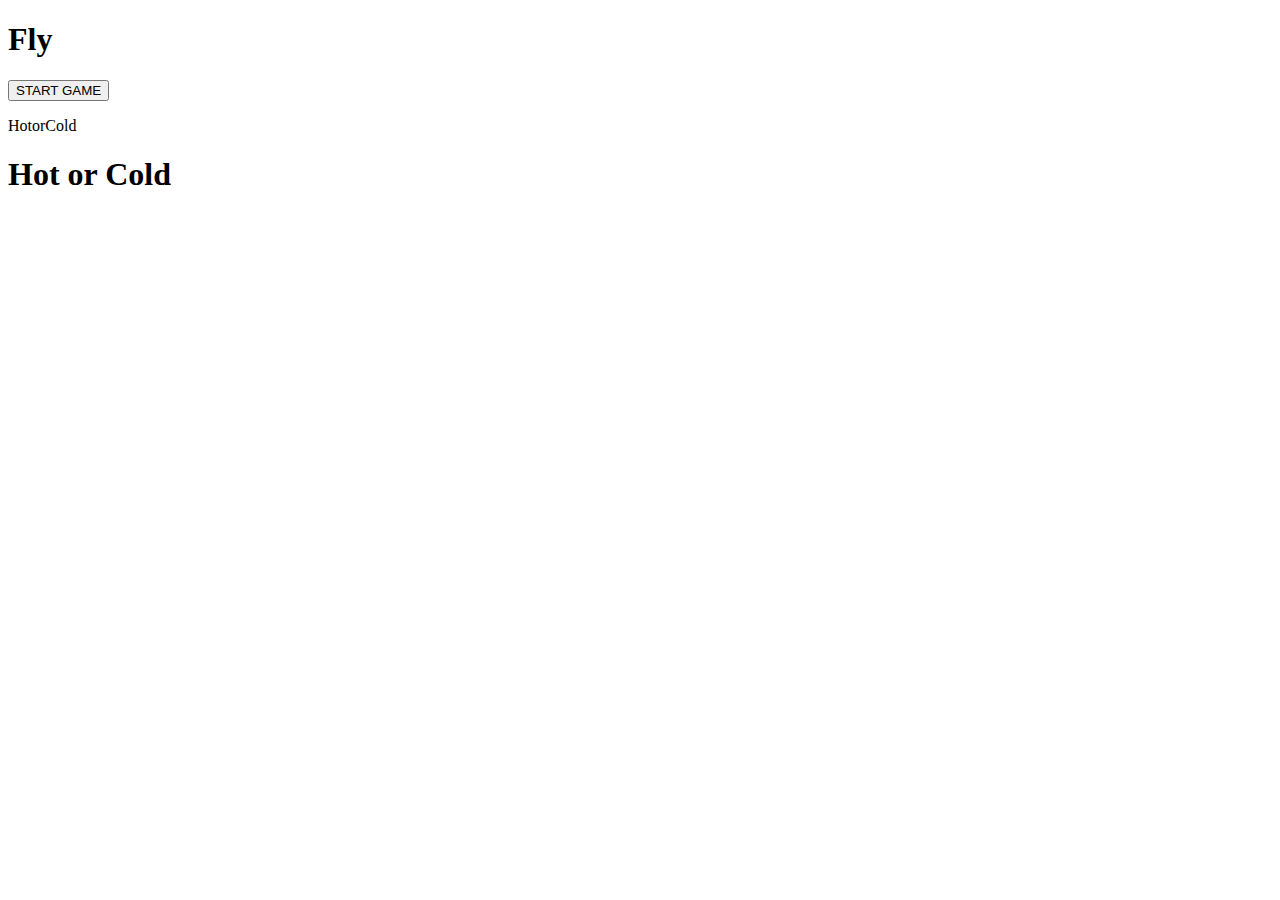
==== index.html @ 854bf17d "pull and merge changes" ====
<!DOCTYPE html>
<html lang="en">
<head>
    <meta charset="UTF-8">
    <meta http-equiv="X-UA-Compatible" content="IE=edge">
    <meta name="viewport" content="width=device-width, initial-scale=1.0">
    <title>Hot/Cold</title>

    <script src="index.js"></script>
</head>
<body>
    <container>
        <h1 id="paragraph">Fly</h1>
        <button id="start-button">START GAME</button>
        <p>HotorCold</p>
        <h1>Hot or Cold</h1>
    </container>

</body>
</html>
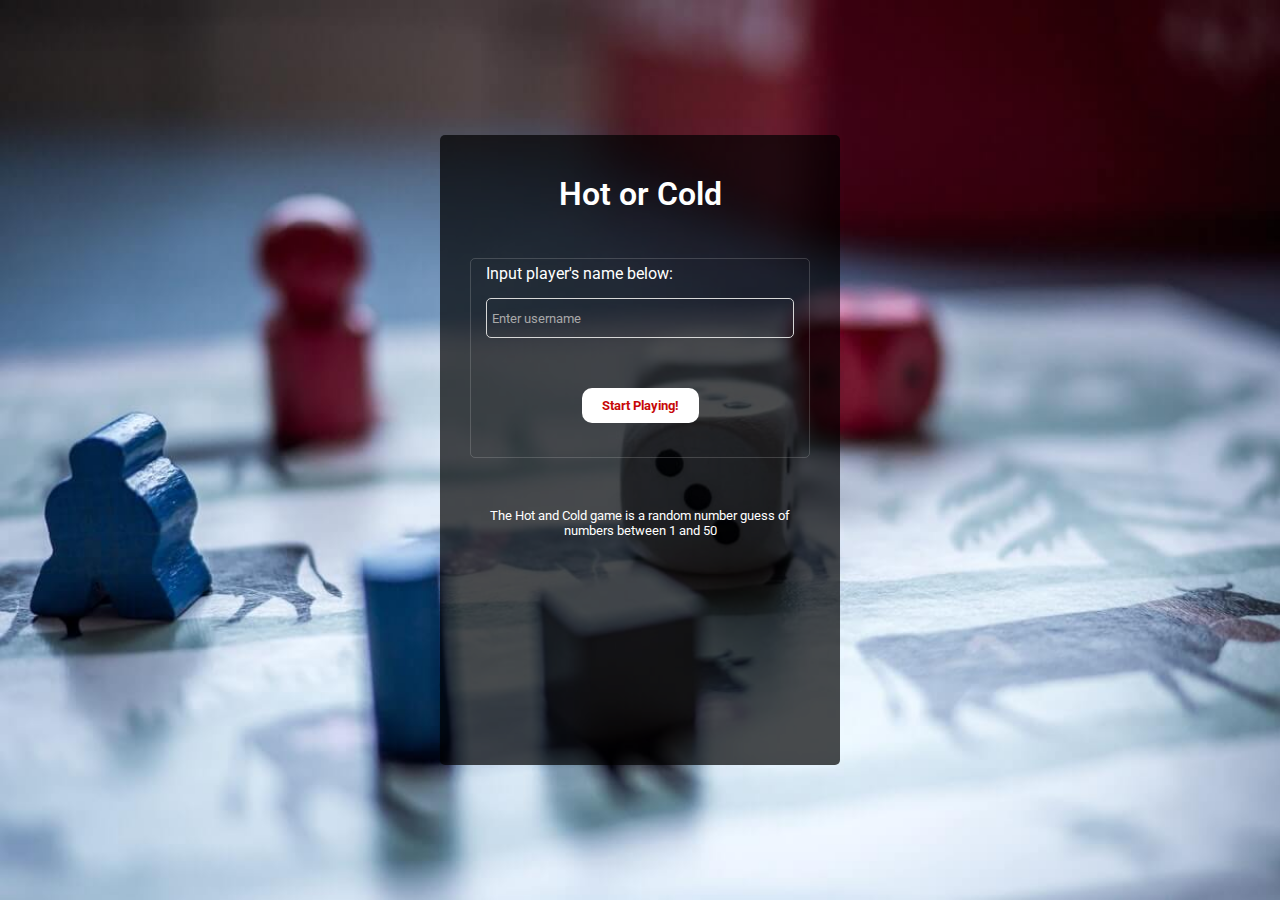
==== commit 9204a566: "user login page completed." ====
--- a/index.html
+++ b/index.html
@@ -1,20 +1,42 @@
 <!DOCTYPE html>
 <html lang="en">
-<head>
-    <meta charset="UTF-8">
-    <meta http-equiv="X-UA-Compatible" content="IE=edge">
-    <meta name="viewport" content="width=device-width, initial-scale=1.0">
-    <title>Hot/Cold</title>
+	<head>
+		<meta charset="UTF-8" />
+		<meta http-equiv="X-UA-Compatible" content="IE=edge" />
+		<meta name="viewport" content="width=device-width, initial-scale=1.0" />
+		<!-- font -->
+		<link rel="preconnect" href="https://fonts.googleapis.com" />
+		<link rel="preconnect" href="https://fonts.gstatic.com" crossorigin />
+		<link
+			href="https://fonts.googleapis.com/css2?family=Roboto:wght@300;400;500;700&display=swap"
+			rel="stylesheet"
+		/>
+		<!-- style sheet -->
+		<link rel="stylesheet" href="./styles/main.css" />
+    <!-- javascript -->
+    <script src="./index.js"></script>
+		<title>Hot or cold</title>
+	</head>
 
-    <script src="index.js"></script>
-</head>
-<body>
-    <container>
-        <h1 id="paragraph">Fly</h1>
-        <button id="start-button">START GAME</button>
-        <p>HotorCold</p>
-        <h1>Hot or Cold</h1>
-    </container>
+	<body class="container">
+		<div class="card">
+			<h1 class="title">Hot or Cold</h1>
 
-</body>
-</html>+			<form id="myForm" class="form-wrapper">
+				<label for="name" class="text">Input player's name below:</label>
+				<input
+					type="text"
+					name="name"
+          id="name"
+					placeholder="Enter username"
+					required
+				/>
+        <input type="button" class="btn" onclick="getName()" value="Start Playing!">
+			</form>
+
+			<p class="info">The Hot and Cold game is a random number guess of numbers between 1 and 50</p>
+		</div>
+	</body>
+</html>
+
+<!-- https://www.pexels.com/video/mixture-of-different-colors-of-ink-in-liquid-1722882/ -->
--- a/styles/main.css
+++ b/styles/main.css
@@ -0,0 +1,86 @@
+* {
+	margin: 0;
+	padding: 0;
+	box-sizing: border-box;
+	font-family: "Roboto", sans-serif;
+}
+
+.container {
+	display: flex;
+	justify-content: center;
+	align-items: center;
+	height: 100vh;
+	width: 100vw;
+
+	overflow: hidden;
+	background: #686868 url("../image/bck-img.jpg") no-repeat left center/cover;
+}
+
+.card {
+	background: rgba(0, 0, 0, 0.7);
+	color: white;
+	border-radius: 5px;
+	margin: 0 auto;
+	padding: 40px 30px 25px;
+
+	width: 400px;
+	height: 70%;
+	text-align: center;
+}
+
+.title {
+	margin-bottom: 45px;
+	font-weight: 600;
+}
+
+.form-wrapper {
+	margin: 0 auto;
+	height: 200px;
+	padding: 5px 15px;
+	border: 1px solid #cccccc38;
+  border-radius: 5px;
+
+	display: flex;
+	flex-direction: column;
+	align-items: flex-start;
+}
+
+.form-wrapper .text {
+	margin-bottom: 15px;
+}
+
+.form-wrapper #name {
+	width: 100%;
+	height: 40px;
+	padding: 5px;
+  border-radius: 5px;
+
+	background: transparent;
+	color: white;
+	outline: none;
+	border: 1px solid #d7d7d7;
+	
+}
+.form-wrapper #name::placeholder {
+	color: #a8a8a8;
+}
+
+.btn {
+	border: none;
+	color: #c70808;
+	background: white;
+
+	padding: 10px 20px;
+	margin: 50px auto 0;
+	border-radius: 10px;
+	font-weight: bold;
+}
+.btn:hover {
+	color: #ffffff;
+	background: #79142f;
+}
+
+.info {
+	font-size: 13px;
+	margin-top: 50px;
+}
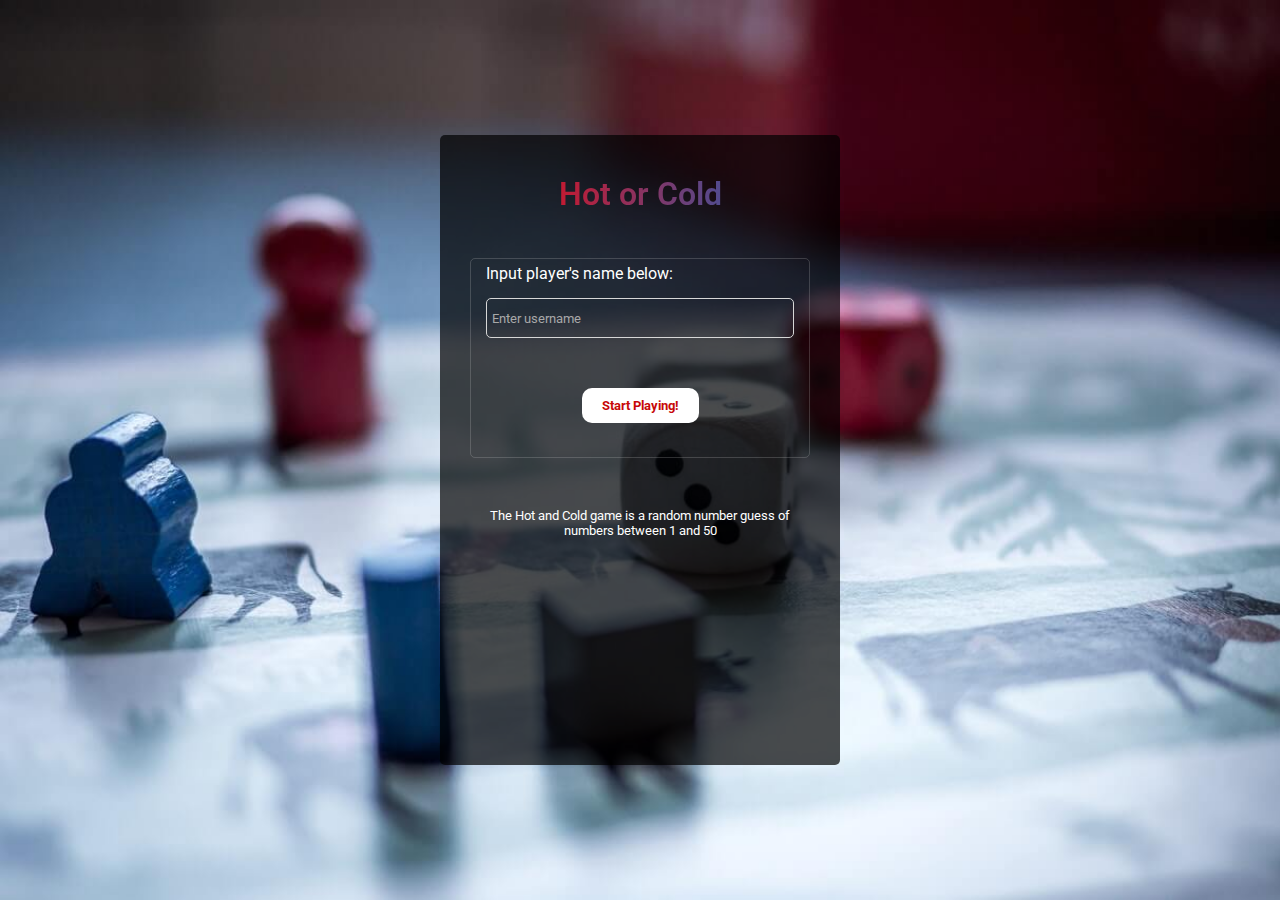
==== commit 2a3b7cdf: "welcome {user} issue" ====
--- a/index.html
+++ b/index.html
@@ -14,8 +14,8 @@
 		<!-- style sheet -->
 		<link rel="stylesheet" href="./styles/main.css" />
     <!-- javascript -->
-    <script src="./index.js"></script>
 		<title>Hot or cold</title>
+		<script src="index.js"></script>
 	</head>
 
 	<body class="container">
@@ -27,16 +27,14 @@
 				<input
 					type="text"
 					name="name"
-          id="name"
+					id="name"
 					placeholder="Enter username"
 					required
 				/>
-        <input type="button" class="btn" onclick="getName()" value="Start Playing!">
+        <input type="submit" id="user-btn" class="btn" value="Start Playing!">
 			</form>
 
 			<p class="info">The Hot and Cold game is a random number guess of numbers between 1 and 50</p>
 		</div>
 	</body>
 </html>
-
-<!-- https://www.pexels.com/video/mixture-of-different-colors-of-ink-in-liquid-1722882/ -->
--- a/styles/main.css
+++ b/styles/main.css
@@ -1,86 +1,92 @@
 * {
-	margin: 0;
-	padding: 0;
-	box-sizing: border-box;
-	font-family: "Roboto", sans-serif;
+  margin: 0;
+  padding: 0;
+  box-sizing: border-box;
+  font-family: "Roboto", sans-serif;
 }
 
 .container {
-	display: flex;
-	justify-content: center;
-	align-items: center;
-	height: 100vh;
-	width: 100vw;
+  display: flex;
+  justify-content: center;
+  align-items: center;
+  height: 100vh;
+  width: 100vw;
 
-	overflow: hidden;
-	background: #686868 url("../image/bck-img.jpg") no-repeat left center/cover;
+  overflow: hidden;
+  background: #686868 url("../image/bck-img.jpg") no-repeat left center/cover;
 }
 
 .card {
-	background: rgba(0, 0, 0, 0.7);
-	color: white;
-	border-radius: 5px;
-	margin: 0 auto;
-	padding: 40px 30px 25px;
+  background: rgba(0, 0, 0, 0.7);
+  color: white;
+  border-radius: 5px;
+  margin: 0 auto;
+  padding: 40px 30px 25px;
 
-	width: 400px;
-	height: 70%;
-	text-align: center;
+  width: 400px;
+  height: 70%;
+  text-align: center;
 }
 
 .title {
-	margin-bottom: 45px;
-	font-weight: 600;
+  background: -webkit-linear-gradient(left, red, #1565c0);
+  background: -o-linear-gradient(right, red, #1565c0);
+  background: -moz-linear-gradient(right, red, #1565c0);
+  background: linear-gradient(to right, red, #1565c0);
+  -webkit-background-clip: text;
+  background-clip: calc();
+  -webkit-text-fill-color: transparent;
+  margin-bottom: 45px;
+  font-weight: 600;
 }
 
 .form-wrapper {
-	margin: 0 auto;
-	height: 200px;
-	padding: 5px 15px;
-	border: 1px solid #cccccc38;
+  margin: 0 auto;
+  height: 200px;
+  padding: 5px 15px;
+  border: 1px solid #cccccc38;
   border-radius: 5px;
 
-	display: flex;
-	flex-direction: column;
-	align-items: flex-start;
+  display: flex;
+  flex-direction: column;
+  align-items: flex-start;
 }
 
 .form-wrapper .text {
-	margin-bottom: 15px;
+  margin-bottom: 15px;
 }
 
 .form-wrapper #name {
-	width: 100%;
-	height: 40px;
-	padding: 5px;
+  width: 100%;
+  height: 40px;
+  padding: 5px;
   border-radius: 5px;
 
-	background: transparent;
-	color: white;
-	outline: none;
-	border: 1px solid #d7d7d7;
-	
+  background: transparent;
+  color: white;
+  outline: none;
+  border: 1px solid #d7d7d7;
 }
 .form-wrapper #name::placeholder {
-	color: #a8a8a8;
+  color: #a8a8a8;
 }
 
 .btn {
-	border: none;
-	color: #c70808;
-	background: white;
+  border: none;
+  color: #c70808;
+  background: white;
 
-	padding: 10px 20px;
-	margin: 50px auto 0;
-	border-radius: 10px;
-	font-weight: bold;
+  padding: 10px 20px;
+  margin: 50px auto 0;
+  border-radius: 10px;
+  font-weight: bold;
 }
 .btn:hover {
-	color: #ffffff;
-	background: #79142f;
+  color: #ffffff;
+  background: #79142f;
 }
 
 .info {
-	font-size: 13px;
-	margin-top: 50px;
+  font-size: 13px;
+  margin-top: 50px;
 }
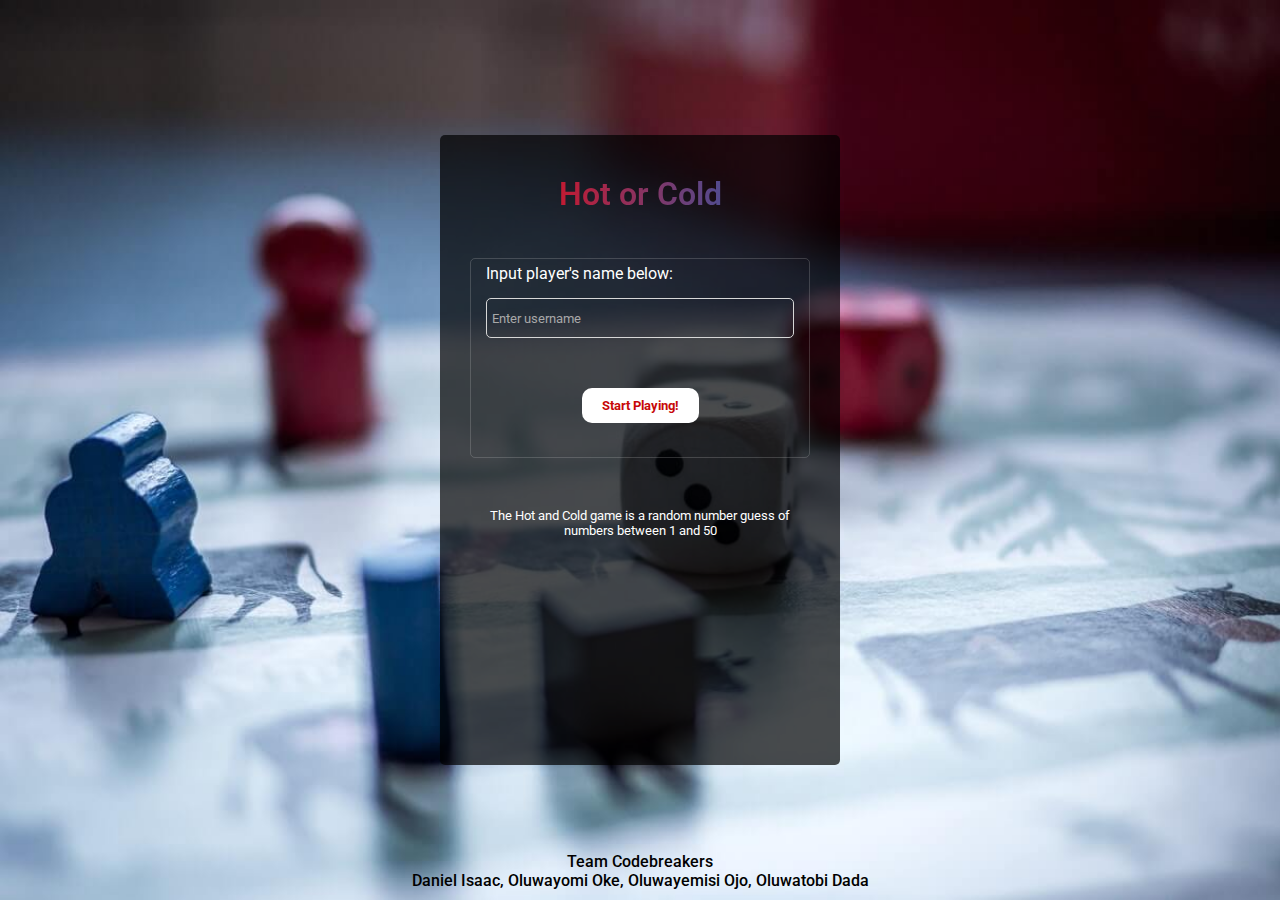
==== commit bad42d9e: "team name added, home.js updated, stylings updated, go back button added" ====
--- a/index.html
+++ b/index.html
@@ -13,7 +13,7 @@
 		/>
 		<!-- style sheet -->
 		<link rel="stylesheet" href="./styles/main.css" />
-    <!-- javascript -->
+		<!-- javascript -->
 		<title>Hot or cold</title>
 		<script src="index.js"></script>
 	</head>
@@ -31,10 +31,20 @@
 					placeholder="Enter username"
 					required
 				/>
-        <input type="submit" id="user-btn" class="btn" value="Start Playing!">
+				<input type="submit" id="user-btn" class="btn" value="Start Playing!" />
 			</form>
 
-			<p class="info">The Hot and Cold game is a random number guess of numbers between 1 and 50</p>
+			<p class="info">
+				The Hot and Cold game is a random number guess of numbers between 1 and
+				50
+			</p>
+		</div>
+
+		<div class="team">
+			<p class="team-name">Team Codebreakers</p>
+			<p class="members">
+				Daniel Isaac, Oluwayomi Oke, Oluwayemisi Ojo, Oluwatobi Dada
+			</p>
 		</div>
 	</body>
 </html>
--- a/styles/main.css
+++ b/styles/main.css
@@ -1,92 +1,103 @@
 * {
-  margin: 0;
-  padding: 0;
-  box-sizing: border-box;
-  font-family: "Roboto", sans-serif;
+	margin: 0;
+	padding: 0;
+	box-sizing: border-box;
+	font-family: "Roboto", sans-serif;
 }
 
 .container {
-  display: flex;
-  justify-content: center;
-  align-items: center;
-  height: 100vh;
-  width: 100vw;
+	display: flex;
+	justify-content: center;
+	align-items: center;
+	flex-direction: column;
+	height: 100vh;
+	width: 100vw;
 
-  overflow: hidden;
-  background: #686868 url("../image/bck-img.jpg") no-repeat left center/cover;
+	overflow: hidden;
+	position: relative;
+	background: #686868 url("../image/bck-img.jpg") no-repeat left center/cover;
 }
 
 .card {
-  background: rgba(0, 0, 0, 0.7);
-  color: white;
-  border-radius: 5px;
-  margin: 0 auto;
-  padding: 40px 30px 25px;
+	background: rgba(0, 0, 0, 0.7);
+	color: white;
+	border-radius: 5px;
+	margin: 0 auto;
+	padding: 40px 30px 25px;
 
-  width: 400px;
-  height: 70%;
-  text-align: center;
+	width: 400px;
+	height: 70%;
+	text-align: center;
 }
 
 .title {
-  background: -webkit-linear-gradient(left, red, #1565c0);
-  background: -o-linear-gradient(right, red, #1565c0);
-  background: -moz-linear-gradient(right, red, #1565c0);
-  background: linear-gradient(to right, red, #1565c0);
-  -webkit-background-clip: text;
-  background-clip: calc();
-  -webkit-text-fill-color: transparent;
-  margin-bottom: 45px;
-  font-weight: 600;
+	background: -webkit-linear-gradient(left, red, #1565c0);
+	background: -o-linear-gradient(right, red, #1565c0);
+	background: -moz-linear-gradient(right, red, #1565c0);
+	background: linear-gradient(to right, red, #1565c0);
+	-webkit-background-clip: text;
+	background-clip: calc();
+	-webkit-text-fill-color: transparent;
+	margin-bottom: 45px;
+	font-weight: 600;
 }
 
 .form-wrapper {
-  margin: 0 auto;
-  height: 200px;
-  padding: 5px 15px;
-  border: 1px solid #cccccc38;
-  border-radius: 5px;
+	margin: 0 auto;
+	height: 200px;
+	padding: 5px 15px;
+	border: 1px solid #cccccc38;
+	border-radius: 5px;
 
-  display: flex;
-  flex-direction: column;
-  align-items: flex-start;
+	display: flex;
+	flex-direction: column;
+	align-items: flex-start;
 }
 
 .form-wrapper .text {
-  margin-bottom: 15px;
+	margin-bottom: 15px;
 }
 
 .form-wrapper #name {
-  width: 100%;
-  height: 40px;
-  padding: 5px;
-  border-radius: 5px;
+	width: 100%;
+	height: 40px;
+	padding: 5px;
+	border-radius: 5px;
 
-  background: transparent;
-  color: white;
-  outline: none;
-  border: 1px solid #d7d7d7;
+	background: transparent;
+	color: white;
+	outline: none;
+	border: 1px solid #d7d7d7;
 }
 .form-wrapper #name::placeholder {
-  color: #a8a8a8;
+	color: #a8a8a8;
 }
 
 .btn {
-  border: none;
-  color: #c70808;
-  background: white;
+	border: none;
+	color: #c70808;
+	background: white;
 
-  padding: 10px 20px;
-  margin: 50px auto 0;
-  border-radius: 10px;
-  font-weight: bold;
+	padding: 10px 20px;
+	margin: 50px auto 0;
+	border-radius: 10px;
+	font-weight: bold;
 }
 .btn:hover {
-  color: #ffffff;
-  background: #79142f;
+	color: #ffffff;
+	background: #79142f;
 }
 
 .info {
-  font-size: 13px;
-  margin-top: 50px;
+	font-size: 13px;
+	margin-top: 50px;
 }
+
+.team {
+	color: black;
+	font-weight: 500;
+	text-align: center;
+
+	position: absolute;
+	bottom: 10px;
+}
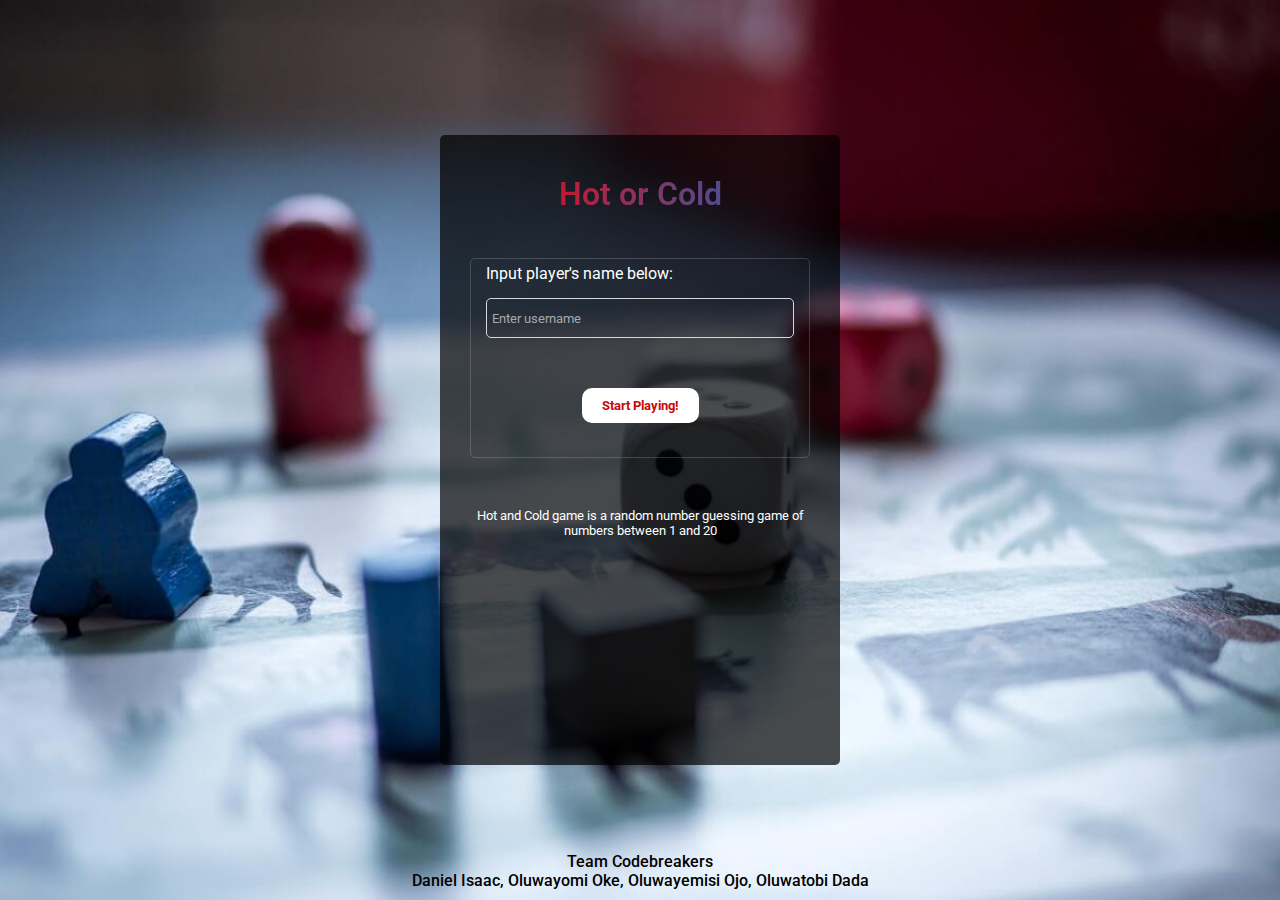
==== commit d6ea7d53: "timer" ====
--- a/index.html
+++ b/index.html
@@ -35,8 +35,8 @@
 			</form>
 
 			<p class="info">
-				The Hot and Cold game is a random number guess of numbers between 1 and
-				50
+				 Hot and Cold game is a random number guessing game of numbers between 1 and
+				20
 			</p>
 		</div>
 
